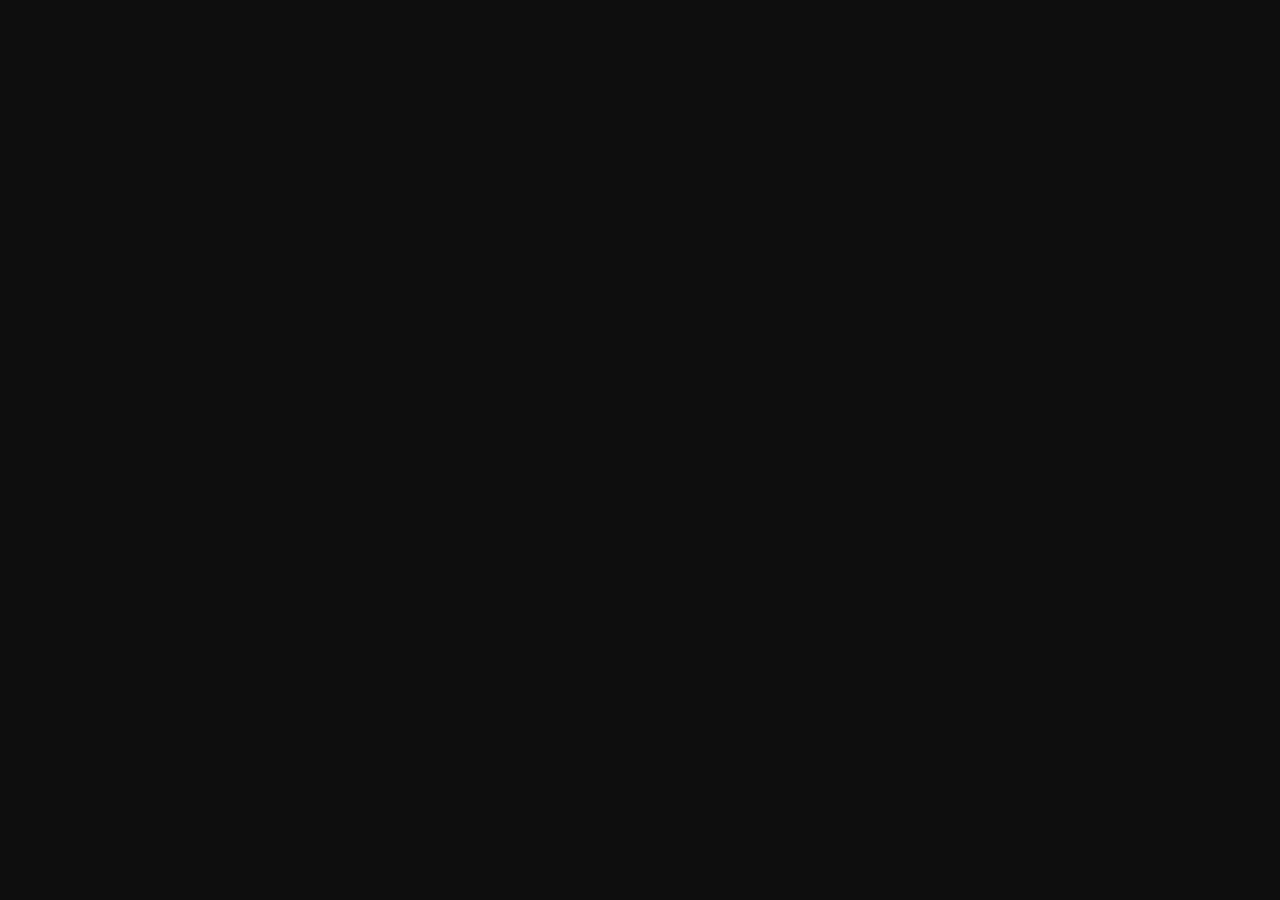
==== dashboard.html @ 677943cc "feat: agrega modal de registro, dashboard, navbar dinamica y pie de pagina" ====
<!DOCTYPE html>
<html lang="es">
<head>
  <meta charset="UTF-8"/>
  <meta name="viewport" content="width=device-width, initial-scale=1.0"/>
  <title>StyleUp – Mi Cuenta</title>
  <link href="https://cdn.jsdelivr.net/npm/bootstrap@5.3.3/dist/css/bootstrap.min.css" rel="stylesheet"/>
  <link href="https://cdn.jsdelivr.net/npm/bootstrap-icons@1.11.3/font/bootstrap-icons.min.css" rel="stylesheet"/>
  <link href="https://fonts.googleapis.com/css2?family=Playfair+Display:wght@700;900&family=DM+Sans:wght@300;400;500&display=swap" rel="stylesheet"/>
  <style>
    
    :root {
      --dorado:       #C9A84C;
      --dorado-claro: #e6c97a;
      --oscuro:       #0E0E0E;
      --oscuro2:      #161616;
      --oscuro3:      #1E1E1E;
      --medio:        #2A2A2A;
      --claro:        #F5F0E8;
      --gris:         #888;
    }
 
    * { box-sizing: border-box; margin: 0; padding: 0; }
 
    body {
      background: var(--oscuro);
      color: var(--claro);
      font-family: 'DM Sans', sans-serif;
      min-height: 100vh;
    }
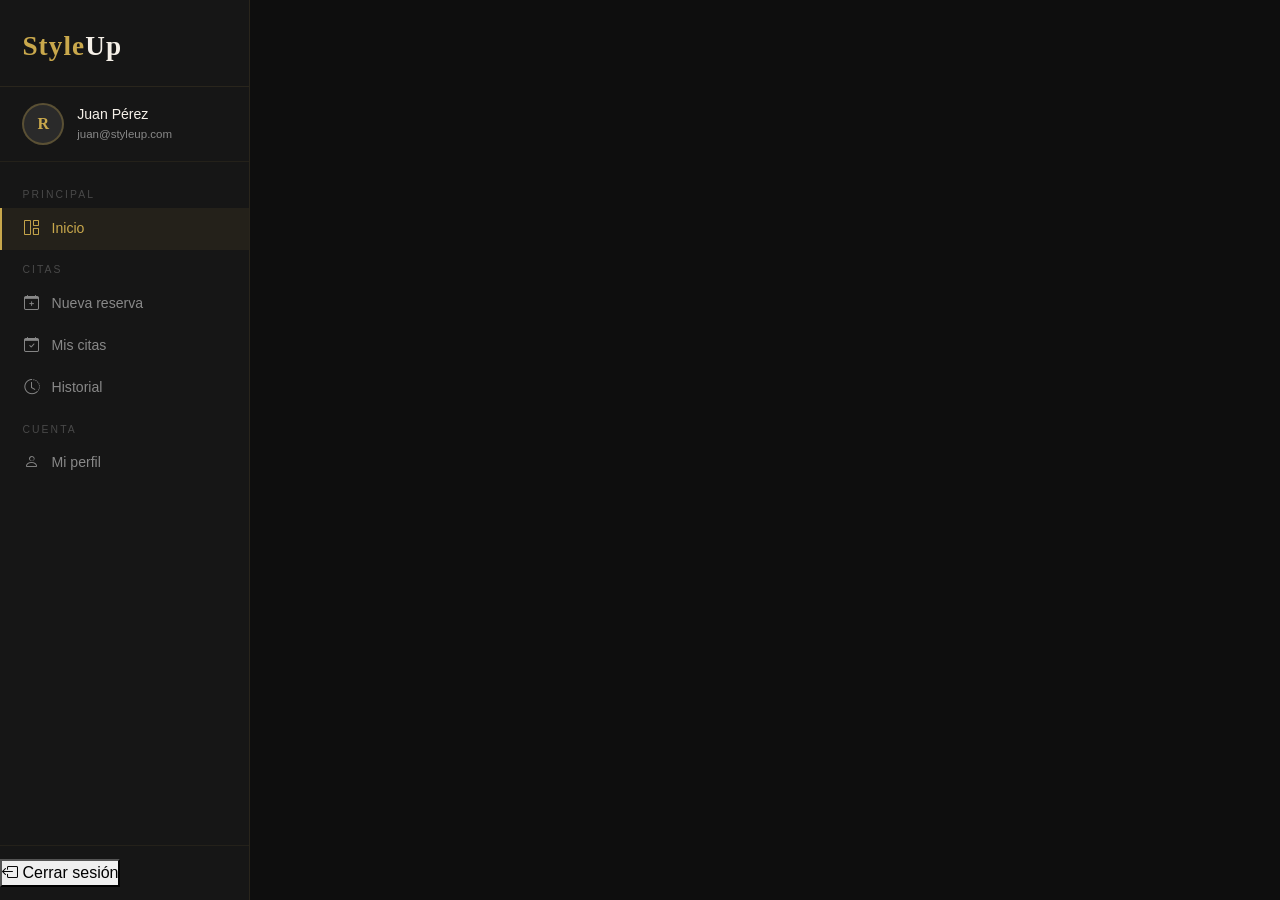
==== commit 95a3cfe5: "feat: crea estructura inicial del dashboard con sidebar y estilos base" ====
--- a/dashboard.html
+++ b/dashboard.html
@@ -7,24 +7,54 @@
   <link href="https://cdn.jsdelivr.net/npm/bootstrap@5.3.3/dist/css/bootstrap.min.css" rel="stylesheet"/>
   <link href="https://cdn.jsdelivr.net/npm/bootstrap-icons@1.11.3/font/bootstrap-icons.min.css" rel="stylesheet"/>
   <link href="https://fonts.googleapis.com/css2?family=Playfair+Display:wght@700;900&family=DM+Sans:wght@300;400;500&display=swap" rel="stylesheet"/>
-  <style>
-    
-    :root {
-      --dorado:       #C9A84C;
-      --dorado-claro: #e6c97a;
-      --oscuro:       #0E0E0E;
-      --oscuro2:      #161616;
-      --oscuro3:      #1E1E1E;
-      --medio:        #2A2A2A;
-      --claro:        #F5F0E8;
-      --gris:         #888;
-    }
+  <link rel="stylesheet" href="estilos.css"/>
+  <link rel="stylesheet" href="dashboard.css"/>
+</head>
+<body>
  
-    * { box-sizing: border-box; margin: 0; padding: 0; }
+<div class="overlay-sidebar" id="overlay" onclick="cerrarSidebar()"></div>
  
-    body {
-      background: var(--oscuro);
-      color: var(--claro);
-      font-family: 'DM Sans', sans-serif;
-      min-height: 100vh;
-    }+<!-- ══ SIDEBAR ══ -->
+<aside class="sidebar" id="sidebar">
+ 
+  <div class="sidebar-header">
+    <a class="navbar-brand" href="index.html">Style<span>Up</span></a>
+  </div>
+ 
+  <div class="sidebar-usuario">
+    <div class="avatar-barbero" style="width:42px;height:42px;font-size:1rem;margin:0;flex-shrink:0;" id="avatarSidebar">R</div>
+    <div style="overflow:hidden;">
+      <div style="font-size:.88rem;font-weight:500;color:var(--claro);white-space:nowrap;overflow:hidden;text-overflow:ellipsis;" id="nombreSidebar">Juan Pérez</div>
+      <div style="font-size:.72rem;color:var(--gris);white-space:nowrap;overflow:hidden;text-overflow:ellipsis;" id="emailSidebar">juan@styleup.com</div>
+    </div>
+  </div>
+ 
+  <nav class="sidebar-nav">
+    <div class="nav-seccion-label">Principal</div>
+    <div class="nav-item-dash activo" onclick="mostrarPanel('inicio')">
+      <i class="bi bi-grid-1x2"></i> Inicio
+    </div>
+ 
+    <div class="nav-seccion-label">Citas</div>
+    <div class="nav-item-dash" onclick="mostrarPanel('reservar')">
+      <i class="bi bi-calendar-plus"></i> Nueva reserva
+    </div>
+    <div class="nav-item-dash" onclick="mostrarPanel('miscitas')">
+      <i class="bi bi-calendar-check"></i> Mis citas
+    </div>
+    <div class="nav-item-dash" onclick="mostrarPanel('historial')">
+      <i class="bi bi-clock-history"></i> Historial
+    </div>
+ 
+    <div class="nav-seccion-label">Cuenta</div>
+    <div class="nav-item-dash" onclick="mostrarPanel('perfil')">
+      <i class="bi bi-person"></i> Mi perfil
+    </div>
+  </nav>
+ 
+  <div class="sidebar-footer">
+    <button class="btn-cerrar-sesion" onclick="cerrarSesion()">
+      <i class="bi bi-box-arrow-left"></i> Cerrar sesión
+    </button>
+  </div>
+</aside>
--- a/estilos.css
+++ b/estilos.css
@@ -0,0 +1,345 @@
+/* VARIABLES DE COLOR */
+:root {
+  --dorado:        #C9A84C;
+  --dorado-claro:  #e6c97a;
+  --oscuro:        #0E0E0E;
+  --oscuro2:       #161616;
+  --oscuro3:       #1E1E1E;
+  --medio:         #2A2A2A;
+  --claro:         #F5F0E8;
+  --gris:          #888;
+}
+
+/*  RESET BÁSICO  */
+* {
+  box-sizing: border-box;
+  margin: 0;
+  padding: 0;
+}
+
+body {
+  background: var(--oscuro);
+  color: var(--claro);
+  font-family: 'DM Sans', sans-serif;
+  overflow-x: hidden;
+}
+
+/*  NAVBAR */
+.navbar {
+  background: transparent;
+  padding: 1.4rem 0;
+  position: fixed;
+  top: 0;
+  width: 100%;
+  z-index: 100;
+  border-bottom: 1px solid rgba(201,168,76,.12);
+  backdrop-filter: blur(12px);
+  transition: background .3s;
+}
+.navbar.con-scroll { background: rgba(14,14,14,.95); }
+.navbar-brand {
+  font-family: 'Playfair Display', serif;
+  font-size: 1.7rem;
+  font-weight: 900;
+  color: var(--dorado) !important;
+  letter-spacing: .04em;
+  text-decoration: none;
+}
+.navbar-brand span { color: var(--claro); }
+.nav-link {
+  color: var(--gris) !important;
+  font-size: .85rem;
+  letter-spacing: .12em;
+  text-transform: uppercase;
+  transition: color .2s;
+  padding: .4rem 1rem !important;
+}
+.nav-link:hover { color: var(--dorado) !important; }
+.btn-nav {
+  background: transparent;
+  border: 1px solid var(--dorado);
+  color: var(--dorado) !important;
+  border-radius: 2px;
+  font-size: .8rem;
+  letter-spacing: .14em;
+  text-transform: uppercase;
+  padding: .45rem 1.3rem;
+  transition: background .2s, color .2s;
+}
+.btn-nav:hover { background: var(--dorado); color: var(--oscuro) !important; }
+
+/* HERO  */
+.hero {
+  min-height: 100vh;
+  display: flex;
+  align-items: center;
+  position: relative;
+  overflow: hidden;
+  padding-top: 80px;
+}
+.hero::after {
+  content: '';
+  position: absolute;
+  inset: 0;
+  background:
+    radial-gradient(ellipse 60% 70% at 70% 50%, rgba(201,168,76,.08) 0%, transparent 70%),
+    radial-gradient(ellipse 40% 50% at 10% 80%, rgba(201,168,76,.05) 0%, transparent 60%);
+  pointer-events: none;
+}
+.hero-lineas {
+  position: absolute;
+  right: 0; top: 0; bottom: 0;
+  width: 45%;
+  background: repeating-linear-gradient(90deg, transparent, transparent 48px, rgba(201,168,76,.04) 48px, rgba(201,168,76,.04) 49px);
+  pointer-events: none;
+}
+.hero-letra {
+  position: absolute;
+  right: 6%; bottom: 8%;
+  font-family: 'Playfair Display', serif;
+  font-size: clamp(8rem, 18vw, 18rem);
+  font-weight: 900;
+  line-height: 1;
+  color: rgba(201,168,76,.05);
+  user-select: none;
+  pointer-events: none;
+}
+.hero-etiqueta {
+  display: inline-flex;
+  align-items: center;
+  gap: .6rem;
+  font-size: .75rem;
+  letter-spacing: .22em;
+  text-transform: uppercase;
+  color: var(--dorado);
+  margin-bottom: 1.4rem;
+  opacity: 0;
+  animation: subirFadeIn .8s .2s ease forwards;
+}
+.hero-etiqueta::before { content: ''; display: block; width: 32px; height: 1px; background: var(--dorado); }
+.hero-titulo {
+  font-family: 'Playfair Display', serif;
+  font-size: clamp(3rem, 7vw, 6rem);
+  font-weight: 900;
+  line-height: 1.05;
+  color: var(--claro);
+  margin-bottom: 1.6rem;
+  opacity: 0;
+  animation: subirFadeIn .9s .35s ease forwards;
+}
+.hero-titulo .acento { color: var(--dorado); font-style: italic; }
+.hero-descripcion {
+  font-size: 1.05rem;
+  color: var(--gris);
+  max-width: 420px;
+  line-height: 1.75;
+  margin-bottom: 2.8rem;
+  opacity: 0;
+  animation: subirFadeIn .9s .5s ease forwards;
+}
+.hero-botones {
+  display: flex;
+  gap: 1rem;
+  flex-wrap: wrap;
+  opacity: 0;
+  animation: subirFadeIn .9s .65s ease forwards;
+}
+
+/* BOTONES */
+.btn-principal {
+  background: var(--dorado);
+  color: var(--oscuro);
+  border: none;
+  border-radius: 2px;
+  font-size: .85rem;
+  font-weight: 500;
+  letter-spacing: .12em;
+  text-transform: uppercase;
+  padding: .85rem 2rem;
+  text-decoration: none;
+  transition: background .2s, transform .15s;
+  display: inline-block;
+}
+.btn-principal:hover { background: var(--dorado-claro); color: var(--oscuro); transform: translateY(-2px); }
+.btn-contorno {
+  background: transparent;
+  color: var(--claro);
+  border: 1px solid rgba(245,240,232,.2);
+  border-radius: 2px;
+  font-size: .85rem;
+  letter-spacing: .12em;
+  text-transform: uppercase;
+  padding: .85rem 2rem;
+  text-decoration: none;
+  transition: border-color .2s, color .2s;
+  display: inline-block;
+}
+.btn-contorno:hover { border-color: var(--dorado); color: var(--dorado); }
+
+/* SECCIONES */
+.seccion { padding: 6rem 0; position: relative; z-index: 1; }
+.seccion-etiqueta {
+  display: inline-flex;
+  align-items: center;
+  gap: .5rem;
+  font-size: .72rem;
+  letter-spacing: .22em;
+  text-transform: uppercase;
+  color: var(--dorado);
+  margin-bottom: 1rem;
+}
+.seccion-etiqueta::before { content: ''; display: block; width: 24px; height: 1px; background: var(--dorado); }
+.seccion-titulo {
+  font-family: 'Playfair Display', serif;
+  font-size: clamp(2rem, 4vw, 3rem);
+  font-weight: 700;
+  color: var(--claro);
+  margin-bottom: 1rem;
+}
+.seccion-titulo .acento { color: var(--dorado); font-style: italic; }
+.seccion-subtitulo { color: var(--gris); font-size: .95rem; max-width: 440px; line-height: 1.7; }
+
+/* TARJETAS DE SERVICIO */
+.tarjeta-servicio {
+  background: var(--oscuro3);
+  border: 1px solid rgba(201,168,76,.1);
+  border-radius: 4px;
+  padding: 2rem 1.8rem;
+  transition: border-color .25s, transform .25s;
+  height: 100%;
+}
+.tarjeta-servicio:hover { border-color: var(--dorado); transform: translateY(-4px); }
+.tarjeta-servicio .icono { font-size: 1.8rem; color: var(--dorado); margin-bottom: 1.2rem; display: block; }
+.tarjeta-servicio h5 { font-family: 'Playfair Display', serif; font-size: 1.15rem; color: var(--claro); margin-bottom: .6rem; }
+.tarjeta-servicio p { font-size: .88rem; color: var(--gris); line-height: 1.65; margin: 0; }
+.tiempo-servicio {
+  display: inline-block;
+  margin-top: 1rem;
+  font-size: .72rem;
+  letter-spacing: .14em;
+  text-transform: uppercase;
+  color: var(--dorado);
+  opacity: .75;
+}
+
+/* TARJETAS DE BARBERO */
+.tarjeta-barbero { text-align: center; }
+.avatar-barbero {
+  width: 90px;
+  height: 90px;
+  border-radius: 50%;
+  background: var(--medio);
+  border: 2px solid rgba(201,168,76,.3);
+  display: flex;
+  align-items: center;
+  justify-content: center;
+  font-size: 2rem;
+  color: var(--dorado);
+  margin: 0 auto 1rem;
+  font-family: 'Playfair Display', serif;
+  font-weight: 700;
+}
+.tarjeta-barbero h6 { font-family: 'Playfair Display', serif; font-size: 1rem; color: var(--claro); margin-bottom: .2rem; }
+.tarjeta-barbero small { font-size: .75rem; letter-spacing: .1em; text-transform: uppercase; color: var(--dorado); }
+
+/* SEPARADOR DORADO */
+.separador-dorado {
+  width: 48px;
+  height: 2px;
+  background: var(--dorado);
+  margin: 1.2rem 0 2rem;
+}
+
+/* MODAL DE INICIO DE SESIÓN */
+.etiqueta-campo {
+  font-size: .75rem;
+  letter-spacing: .14em;
+  text-transform: uppercase;
+  color: var(--gris);
+  margin-bottom: .45rem;
+  display: block;
+}
+
+.campo-formulario {
+  background: var(--oscuro2);
+  border: 1px solid rgba(201,168,76,.18);
+  border-radius: 2px;
+  color: var(--claro);
+  padding: .7rem 1rem;
+  font-size: .9rem;
+  width: 100%;
+  transition: border-color .2s;
+  outline: none;
+}
+.modal-content {
+  background: var(--oscuro2);
+  border: 1px solid rgba(201,168,76,.2);
+  border-radius: 4px;
+  color: var(--claro);
+}
+.modal-header {
+  border-bottom: 1px solid rgba(201,168,76,.1);
+  padding: 1.5rem 1.8rem 1rem;
+}
+.modal-title {
+  font-family: 'Playfair Display', serif;
+  color: var(--dorado);
+}
+.btn-close {
+  filter: invert(1) brightness(.6);
+}
+.modal-body {
+  padding: 1.8rem;
+}
+
+/* PIE DE PÁGINA */
+footer {
+  background: var(--oscuro2);
+  border-top: 1px solid rgba(201,168,76,.1);
+  padding: 2.5rem 0 1.8rem;
+  position: relative;
+  z-index: 1;
+}
+footer .marca {
+  font-family: 'Playfair Display', serif;
+  font-size: 1.4rem;
+  font-weight: 900;
+  color: var(--dorado);
+}
+footer p {
+  font-size: .83rem;
+  color: var(--gris);
+  margin-top: .5rem;
+}
+footer .derechos {
+  font-size: .75rem;
+  color: rgba(136,136,136,.4);
+  text-align: center;
+  border-top: 1px solid rgba(201,168,76,.06);
+  padding-top: 1.2rem;
+  margin-top: 2rem;
+}
+
+/* ANIMACIONES */
+@keyframes subirFadeIn {
+  from { opacity: 0; transform: translateY(22px); }
+  to { opacity: 1; transform: translateY(0); }
+}
+
+/* RESPONSIVE */
+@media (max-width: 768px) {
+  .hero {
+    text-align: center;
+  }
+  .hero-descripcion {
+    margin-left: auto;
+    margin-right: auto;
+  }
+  .hero-botones {
+    justify-content: center;
+  }
+  .separador-dorado {
+    margin-left: auto;
+    margin-right: auto;
+  }
+}
--- a/dashboard.css
+++ b/dashboard.css
@@ -0,0 +1,48 @@
+
+.sidebar {
+    width: 250px;
+    background: var(--oscuro2);
+    border-right: 1px solid rgba(201,168,76,.1);
+    position: fixed;
+    top: 0; left: 0; bottom: 0;
+    display: flex;
+    flex-direction: column;
+    z-index: 50;
+    transition: transform .3s;
+}
+.sidebar-header {
+    padding: 1.6rem 1.4rem 1.2rem;
+    border-bottom: 1px solid rgba(201,168,76,.1);
+}
+.sidebar-usuario {
+    padding: 1rem 1.4rem;
+    border-bottom: 1px solid rgba(201,168,76,.08);
+    display: flex;
+    align-items: center;
+    gap: .8rem;
+}
+.sidebar-nav { flex: 1; padding: .8rem 0; overflow-y: auto; }
+.sidebar-footer { border-top: 1px solid rgba(201,168,76,.08); padding: .8rem 0; }
+
+.nav-seccion-label {
+    font-size: .65rem;
+    letter-spacing: .2em;
+    text-transform: uppercase;
+    color: rgba(136,136,136,.45);
+    padding: .8rem 1.4rem .3rem;
+}
+.nav-item-dash {
+    display: flex;
+    align-items: center;
+    gap: .7rem;
+    padding: .6rem 1.4rem;
+    font-size: .88rem;
+    color: var(--gris);
+    cursor: pointer;
+    transition: color .2s, background .2s;
+    border-left: 2px solid transparent;
+    user-select: none;
+}
+.nav-item-dash i { font-size: .95rem; width: 16px; flex-shrink: 0; }
+.nav-item-dash:hover { color: var(--claro); background: rgba(201,168,76,.05); }
+.nav-item-dash.activo { color: var(--dorado); background: rgba(201,168,76,.08); border-left-color: var(--dorado); }
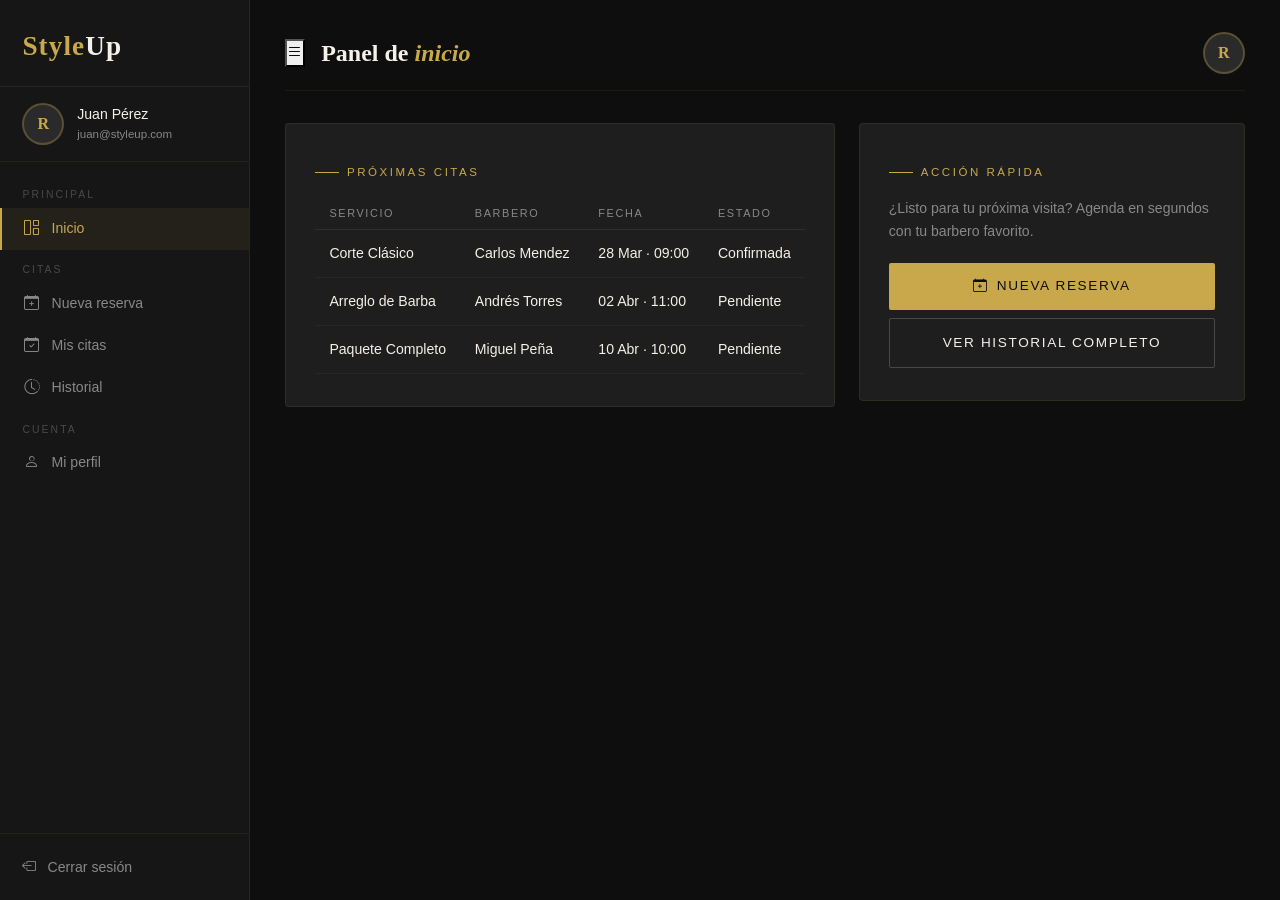
==== commit 9e666e20: "feat: agrega panel de inicio del dashboard" ====
--- a/dashboard.html
+++ b/dashboard.html
@@ -57,4 +57,68 @@
       <i class="bi bi-box-arrow-left"></i> Cerrar sesión
     </button>
   </div>
-</aside>+</aside>
+
+<!-- ══ CONTENIDO PRINCIPAL ══ -->
+<main class="main-content">
+ 
+  <!-- Topbar -->
+  <div class="topbar">
+    <div class="d-flex align-items-center gap-3">
+      <button class="btn-menu-movil" onclick="abrirSidebar()"><i class="bi bi-list"></i></button>
+      <div>
+        <div style="font-family:'Playfair Display',serif;font-size:1.5rem;font-weight:700;color:var(--claro);" id="tituloPagina">
+          Panel de <span style="color:var(--dorado);font-style:italic;">inicio</span>
+        </div>
+        <div style="font-size:.78rem;color:var(--gris);" id="fechaTopbar"></div>
+      </div>
+    </div>
+    <div class="avatar-barbero" style="width:42px;height:42px;font-size:1rem;margin:0;cursor:pointer;" onclick="mostrarPanel('perfil')" id="avatarTopbar">R</div>
+  </div>
+ 
+  <!-- ── PANEL: INICIO ── -->
+  <div class="panel activo" id="panel-inicio">
+ 
+    
+ 
+    <div class="row g-4">
+      <div class="col-lg-7">
+        <div class="tarjeta-servicio" style="height:auto;">
+          <div class="seccion-etiqueta">Próximas citas</div>
+          <table class="tabla-citas">
+            <thead>
+              <tr><th>Servicio</th><th>Barbero</th><th>Fecha</th><th>Estado</th></tr>
+            </thead>
+            <tbody>
+              <tr>
+                <td>Corte Clásico</td><td>Carlos Mendez</td><td>28 Mar · 09:00</td>
+                <td><span class="badge-estado badge-confirmada">Confirmada</span></td>
+              </tr>
+              <tr>
+                <td>Arreglo de Barba</td><td>Andrés Torres</td><td>02 Abr · 11:00</td>
+                <td><span class="badge-estado badge-pendiente">Pendiente</span></td>
+              </tr>
+              <tr>
+                <td>Paquete Completo</td><td>Miguel Peña</td><td>10 Abr · 10:00</td>
+                <td><span class="badge-estado badge-pendiente">Pendiente</span></td>
+              </tr>
+            </tbody>
+          </table>
+        </div>
+      </div>
+      <div class="col-lg-5">
+        <div class="tarjeta-servicio" style="height:auto;">
+          <div class="seccion-etiqueta">Acción rápida</div>
+          <p style="font-size:.88rem;color:var(--gris);line-height:1.65;margin-bottom:1.2rem;">
+            ¿Listo para tu próxima visita? Agenda en segundos con tu barbero favorito.
+          </p>
+          <button class="btn-principal w-100 mb-2" onclick="mostrarPanel('reservar')">
+            <i class="bi bi-calendar-plus me-2"></i>Nueva reserva
+          </button>
+          <button class="btn-contorno w-100" onclick="mostrarPanel('historial')">
+            Ver historial completo
+          </button>
+        </div>
+      </div>
+    </div>
+  </div>
--- a/dashboard.css
+++ b/dashboard.css
@@ -46,3 +46,49 @@
 .nav-item-dash i { font-size: .95rem; width: 16px; flex-shrink: 0; }
 .nav-item-dash:hover { color: var(--claro); background: rgba(201,168,76,.05); }
 .nav-item-dash.activo { color: var(--dorado); background: rgba(201,168,76,.08); border-left-color: var(--dorado); }
+.main-content { margin-left: 250px; min-height: 100vh; padding: 2rem 2.2rem; }
+
+.topbar {
+    display: flex;
+    align-items: center;
+    justify-content: space-between;
+    margin-bottom: 2rem;
+    padding-bottom: 1rem;
+    border-bottom: 1px solid rgba(201,168,76,.08);
+}
+
+.panel { display: none; animation: subirFadeIn .4s ease forwards; }
+.panel.activo { display: block; }
+
+.tabla-citas { width: 100%; border-collapse: collapse; font-size: .88rem; }
+.tabla-citas thead th {
+    font-size: .68rem;
+    letter-spacing: .15em;
+    text-transform: uppercase;
+    color: var(--gris);
+    padding: .5rem .9rem;
+    border-bottom: 1px solid rgba(201,168,76,.12);
+    font-weight: 400;
+    text-align: left;
+}
+.tabla-citas tbody tr {
+    border-bottom: 1px solid rgba(255,255,255,.04);
+    transition: background .15s;
+}
+.tabla-citas tbody tr:hover { background: rgba(201,168,76,.04); }
+.tabla-citas tbody td { padding: .8rem .9rem; color: var(--claro); vertical-align: middle; }
+
+.btn-cerrar-sesion {
+    display: flex;
+    align-items: center;
+    gap: .7rem;
+    padding: .6rem 1.4rem;
+    font-size: .88rem;
+    color: var(--gris);
+    cursor: pointer;
+    transition: color .2s;
+    width: 100%;
+    background: none;
+    border: none;
+    font-family: 'DM Sans', sans-serif;
+}
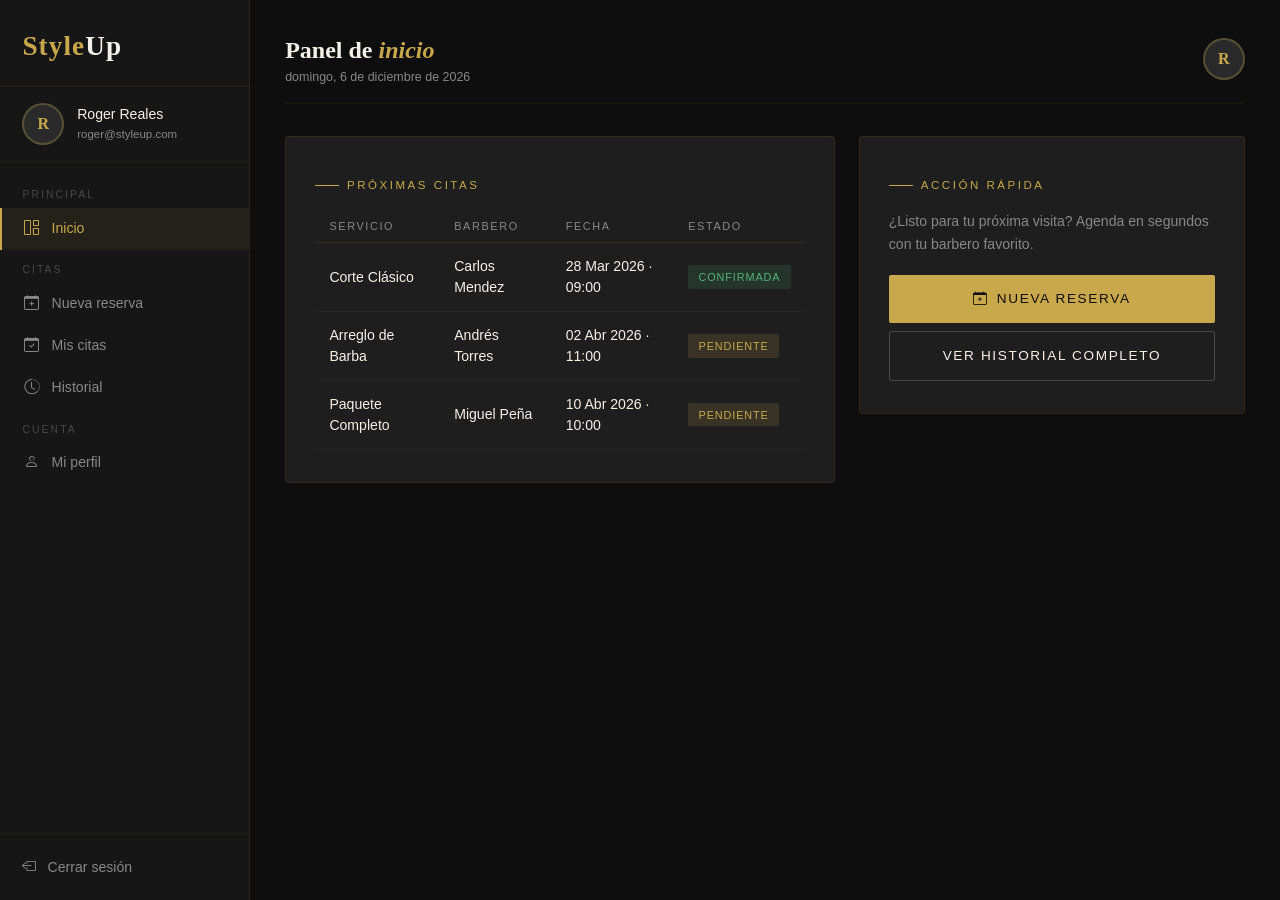
==== commit fd345c53: "feat: agrega perfil,historial,variables y funciones" ====
--- a/dashboard.html
+++ b/dashboard.html
@@ -11,30 +11,31 @@
   <link rel="stylesheet" href="dashboard.css"/>
 </head>
 <body>
- 
+
 <div class="overlay-sidebar" id="overlay" onclick="cerrarSidebar()"></div>
- 
+
 <!-- ══ SIDEBAR ══ -->
 <aside class="sidebar" id="sidebar">
- 
+
   <div class="sidebar-header">
     <a class="navbar-brand" href="index.html">Style<span>Up</span></a>
   </div>
- 
+
   <div class="sidebar-usuario">
-    <div class="avatar-barbero" style="width:42px;height:42px;font-size:1rem;margin:0;flex-shrink:0;" id="avatarSidebar">R</div>
+    <!-- Inicial y datos del usuario se inyectan desde usuarioActual en script.js -->
+    <div class="avatar-barbero" style="width:42px;height:42px;font-size:1rem;margin:0;flex-shrink:0;" id="avatarSidebar"></div>
     <div style="overflow:hidden;">
-      <div style="font-size:.88rem;font-weight:500;color:var(--claro);white-space:nowrap;overflow:hidden;text-overflow:ellipsis;" id="nombreSidebar">Juan Pérez</div>
-      <div style="font-size:.72rem;color:var(--gris);white-space:nowrap;overflow:hidden;text-overflow:ellipsis;" id="emailSidebar">juan@styleup.com</div>
-    </div>
-  </div>
- 
+      <div style="font-size:.88rem;font-weight:500;color:var(--claro);white-space:nowrap;overflow:hidden;text-overflow:ellipsis;" id="nombreSidebar"></div>
+      <div style="font-size:.72rem;color:var(--gris);white-space:nowrap;overflow:hidden;text-overflow:ellipsis;" id="emailSidebar"></div>
+    </div>
+  </div>
+
   <nav class="sidebar-nav">
     <div class="nav-seccion-label">Principal</div>
     <div class="nav-item-dash activo" onclick="mostrarPanel('inicio')">
       <i class="bi bi-grid-1x2"></i> Inicio
     </div>
- 
+
     <div class="nav-seccion-label">Citas</div>
     <div class="nav-item-dash" onclick="mostrarPanel('reservar')">
       <i class="bi bi-calendar-plus"></i> Nueva reserva
@@ -45,13 +46,13 @@
     <div class="nav-item-dash" onclick="mostrarPanel('historial')">
       <i class="bi bi-clock-history"></i> Historial
     </div>
- 
+
     <div class="nav-seccion-label">Cuenta</div>
     <div class="nav-item-dash" onclick="mostrarPanel('perfil')">
       <i class="bi bi-person"></i> Mi perfil
     </div>
   </nav>
- 
+
   <div class="sidebar-footer">
     <button class="btn-cerrar-sesion" onclick="cerrarSesion()">
       <i class="bi bi-box-arrow-left"></i> Cerrar sesión
@@ -61,7 +62,7 @@
 
 <!-- ══ CONTENIDO PRINCIPAL ══ -->
 <main class="main-content">
- 
+
   <!-- Topbar -->
   <div class="topbar">
     <div class="d-flex align-items-center gap-3">
@@ -70,17 +71,16 @@
         <div style="font-family:'Playfair Display',serif;font-size:1.5rem;font-weight:700;color:var(--claro);" id="tituloPagina">
           Panel de <span style="color:var(--dorado);font-style:italic;">inicio</span>
         </div>
+        <!-- Fecha inyectada dinámicamente desde renderizarFecha() -->
         <div style="font-size:.78rem;color:var(--gris);" id="fechaTopbar"></div>
       </div>
     </div>
-    <div class="avatar-barbero" style="width:42px;height:42px;font-size:1rem;margin:0;cursor:pointer;" onclick="mostrarPanel('perfil')" id="avatarTopbar">R</div>
-  </div>
- 
+    <!-- Inicial del avatar inyectada desde usuarioActual -->
+    <div class="avatar-barbero" style="width:42px;height:42px;font-size:1rem;margin:0;cursor:pointer;" onclick="mostrarPanel('perfil')" id="avatarTopbar"></div>
+  </div>
+
   <!-- ── PANEL: INICIO ── -->
   <div class="panel activo" id="panel-inicio">
- 
-    
- 
     <div class="row g-4">
       <div class="col-lg-7">
         <div class="tarjeta-servicio" style="height:auto;">
@@ -89,20 +89,8 @@
             <thead>
               <tr><th>Servicio</th><th>Barbero</th><th>Fecha</th><th>Estado</th></tr>
             </thead>
-            <tbody>
-              <tr>
-                <td>Corte Clásico</td><td>Carlos Mendez</td><td>28 Mar · 09:00</td>
-                <td><span class="badge-estado badge-confirmada">Confirmada</span></td>
-              </tr>
-              <tr>
-                <td>Arreglo de Barba</td><td>Andrés Torres</td><td>02 Abr · 11:00</td>
-                <td><span class="badge-estado badge-pendiente">Pendiente</span></td>
-              </tr>
-              <tr>
-                <td>Paquete Completo</td><td>Miguel Peña</td><td>10 Abr · 10:00</td>
-                <td><span class="badge-estado badge-pendiente">Pendiente</span></td>
-              </tr>
-            </tbody>
+            <!-- Filas generadas desde el array citasProximas en script.js -->
+            <tbody id="tbodyCitasProximas"></tbody>
           </table>
         </div>
       </div>
@@ -121,4 +109,218 @@
         </div>
       </div>
     </div>
-  </div>+  </div>
+
+  <!-- ── PANEL: NUEVA RESERVA ── -->
+  <div class="panel" id="panel-reservar">
+    <div class="row g-4">
+      <div class="col-lg-4">
+        <div class="seccion-etiqueta">Agenda fácil</div>
+        <h2 class="seccion-titulo">Reserva tu <span class="acento">cita</span></h2>
+        <div class="separador-dorado"></div>
+        <p class="seccion-subtitulo">Selecciona tu barbero, servicio, fecha y hora. Confirma al instante.</p>
+        <div class="d-flex flex-column gap-2 mt-3">
+          <div style="display:flex;align-items:center;gap:.6rem;">
+            <i class="bi bi-check-circle-fill" style="color:var(--dorado);"></i>
+            <span style="font-size:.85rem;color:var(--gris);">Confirmación inmediata</span>
+          </div>
+          <div style="display:flex;align-items:center;gap:.6rem;">
+            <i class="bi bi-check-circle-fill" style="color:var(--dorado);"></i>
+            <span style="font-size:.85rem;color:var(--gris);">Cancelación sin costo</span>
+          </div>
+          <div style="display:flex;align-items:center;gap:.6rem;">
+            <i class="bi bi-check-circle-fill" style="color:var(--dorado);"></i>
+            <span style="font-size:.85rem;color:var(--gris);">Historial de citas</span>
+          </div>
+        </div>
+      </div>
+
+      <div class="col-lg-8">
+        <div class="tarjeta-servicio" style="height:auto;">
+          <h5 style="font-family:'Playfair Display',serif;color:var(--claro);margin-bottom:1.4rem;">Nueva reservación</h5>
+          <div class="row g-3">
+            <div class="col-md-6">
+              <label class="etiqueta-campo">Barbero</label>
+              <!-- Opciones generadas desde el array barberos en script.js -->
+              <select class="campo-formulario" id="selBarbero"></select>
+            </div>
+            <div class="col-md-6">
+              <label class="etiqueta-campo">Especialidad</label>
+              <!-- Opciones generadas desde el array servicios en script.js -->
+              <select class="campo-formulario" id="selEspecialidad"></select>
+            </div>
+            <div class="col-md-6">
+              <label class="etiqueta-campo">Fecha</label>
+              <input type="date" class="campo-formulario" id="selFecha"/>
+            </div>
+            <div class="col-md-6">
+              <label class="etiqueta-campo">Hora</label>
+              <!-- Opciones generadas desde el array horasDisponibles en script.js -->
+              <select class="campo-formulario" id="selHora"></select>
+            </div>
+
+            <!-- IMAGEN DE REFERENCIA -->
+            <div class="col-12">
+              <label class="etiqueta-campo">Imagen de referencia (opcional)</label>
+              <input
+                type="file"
+                id="inputImagen"
+                accept=".jpg,.jpeg,.png,.webp"
+                style="display:none;"
+                onchange="cargarImagen(event)"
+              />
+              <div
+                id="zonaImagen"
+                onclick="document.getElementById('inputImagen').click()"
+                style="border:1px dashed rgba(201,168,76,.35);border-radius:3px;padding:1.4rem;text-align:center;cursor:pointer;transition:border-color .2s,background .2s;background:var(--oscuro2);"
+                onmouseover="this.style.borderColor='var(--dorado)';this.style.background='rgba(201,168,76,.05)'"
+                onmouseout="this.style.borderColor='rgba(201,168,76,.35)';this.style.background='var(--oscuro2)'"
+              >
+                <div id="zonaPlaceholder">
+                  <i class="bi bi-image" style="font-size:1.8rem;color:rgba(201,168,76,.4);display:block;margin-bottom:.5rem;"></i>
+                  <span style="font-size:.82rem;color:var(--gris);">Haz clic para subir una imagen de referencia</span><br/>
+                  <span style="font-size:.72rem;color:rgba(136,136,136,.5);letter-spacing:.08em;">JPG · JPEG · PNG · WEBP</span>
+                </div>
+                <div id="zonaPreview" style="display:none;">
+                  <img id="previewImg" style="max-height:140px;max-width:100%;border-radius:3px;object-fit:cover;" alt="Referencia de corte"/>
+                  <div style="margin-top:.6rem;font-size:.78rem;color:var(--dorado);" id="nombreArchivo"></div>
+                  <button class="btn-nav" style="margin-top:.5rem;font-size:.7rem;padding:.25rem .7rem;" onclick="eliminarImagen(event)">
+                    <i class="bi bi-x me-1"></i>Quitar imagen
+                  </button>
+                </div>
+              </div>
+              <div id="errorImagen" style="display:none;margin-top:.4rem;font-size:.78rem;color:#dc5050;">
+                <i class="bi bi-exclamation-circle me-1"></i>Solo se permiten imágenes JPG, JPEG, PNG o WEBP.
+              </div>
+            </div>
+
+            <div class="col-12 mt-1">
+              <button class="btn-principal" onclick="confirmarCita()">
+                <i class="bi bi-calendar2-check me-2"></i>Confirmar cita
+              </button>
+            </div>
+          </div>
+
+          <div id="alertaReserva" style="display:none;margin-top:1rem;background:rgba(80,180,120,.1);border:1px solid rgba(80,180,120,.25);border-radius:3px;color:#50b478;padding:.75rem 1rem;font-size:.88rem;">
+            <i class="bi bi-check-circle me-2"></i>¡Cita reservada con éxito! Te esperamos.
+          </div>
+        </div>
+      </div>
+    </div>
+  </div>
+
+  <!-- ── PANEL: MIS CITAS ── -->
+  <div class="panel" id="panel-miscitas">
+    <div class="tarjeta-servicio" style="height:auto;">
+      <div class="d-flex justify-content-between align-items-center mb-3">
+        <div class="seccion-etiqueta" style="margin:0;">Citas programadas</div>
+        <button class="btn-nav" onclick="mostrarPanel('reservar')">
+          <i class="bi bi-plus me-1"></i>Nueva cita
+        </button>
+      </div>
+      <table class="tabla-citas">
+        <thead>
+          <tr><th>Servicio</th><th>Barbero</th><th>Fecha</th><th>Hora</th><th>Estado</th><th></th></tr>
+        </thead>
+        <!-- Filas generadas desde el array citasProximas en script.js -->
+        <tbody id="tbodyMisCitas"></tbody>
+      </table>
+    </div>
+  </div>
+
+  <!-- ── PANEL: HISTORIAL ── -->
+  <div class="panel" id="panel-historial">
+    <div class="tarjeta-servicio" style="height:auto;">
+      <div class="seccion-etiqueta">Historial completo</div>
+      <table class="tabla-citas">
+        <thead>
+          <tr><th>Servicio</th><th>Barbero</th><th>Fecha</th><th>Estado</th></tr>
+        </thead>
+        <!-- Filas generadas desde el array historialCitas en script.js -->
+        <tbody id="tbodyHistorial"></tbody>
+      </table>
+    </div>
+  </div>
+
+  <!-- ── PANEL: PERFIL ── -->
+  <div class="panel" id="panel-perfil">
+    <div class="row g-4">
+
+      <div class="col-lg-4">
+        <div class="tarjeta-servicio text-center" style="height:auto;">
+          <!-- Datos inyectados desde usuarioActual en script.js -->
+          <div class="avatar-barbero mx-auto mb-3" style="width:80px;height:80px;font-size:2rem;" id="avatarPerfil"></div>
+          <h5 style="font-family:'Playfair Display',serif;color:var(--claro);" id="nombrePerfil"></h5>
+          <p style="font-size:.78rem;color:var(--gris);margin-top:.3rem;" id="emailPerfil"></p>
+          <div style="margin-top:1rem;padding-top:1rem;border-top:1px solid rgba(201,168,76,.08);">
+            <span class="tiempo-servicio d-block mb-1">Miembro desde</span>
+            <span style="color:var(--dorado);font-size:.9rem;" id="miembroPerfil"></span>
+          </div>
+          <div style="margin-top:.8rem;padding-top:.8rem;border-top:1px solid rgba(201,168,76,.08);">
+            <span class="tiempo-servicio d-block mb-1">Visitas totales</span>
+            <span style="font-family:'Playfair Display',serif;font-size:1.6rem;color:var(--claro);" id="visitasPerfil"></span>
+          </div>
+        </div>
+      </div>
+
+      <div class="col-lg-8">
+        <div class="tarjeta-servicio" style="height:auto;">
+          <div class="seccion-etiqueta">Información personal</div>
+          <div class="row g-3">
+            <div class="col-md-6">
+              <label class="etiqueta-campo">Nombre completo</label>
+              <!-- Valor inyectado desde usuarioActual en script.js -->
+              <input type="text" class="campo-formulario" id="inputNombre"/>
+            </div>
+            <div class="col-md-6">
+              <label class="etiqueta-campo">Teléfono</label>
+              <input type="text" class="campo-formulario" id="inputTelefono" placeholder="+57 300 000 0000"/>
+            </div>
+            <div class="col-md-6">
+              <label class="etiqueta-campo">Correo electrónico</label>
+              <input type="email" class="campo-formulario" id="inputEmail"/>
+            </div>
+            <div class="col-md-6">
+              <label class="etiqueta-campo">Cédula</label>
+              <input type="text" class="campo-formulario" id="inputCedula" placeholder="Número de cédula"/>
+            </div>
+            <div class="col-12 mt-1">
+              <button class="btn-principal" onclick="guardarPerfil()">
+                <i class="bi bi-check2 me-2"></i>Guardar cambios
+              </button>
+            </div>
+          </div>
+          <div id="alertaPerfil" style="display:none;margin-top:1rem;background:rgba(80,180,120,.1);border:1px solid rgba(80,180,120,.25);border-radius:3px;color:#50b478;padding:.75rem 1rem;font-size:.88rem;">
+            <i class="bi bi-check-circle me-2"></i>Perfil actualizado correctamente.
+          </div>
+        </div>
+
+        <div class="tarjeta-servicio mt-3" style="height:auto;">
+          <div class="seccion-etiqueta">Cambiar contraseña</div>
+          <div class="row g-3">
+            <div class="col-md-6">
+              <label class="etiqueta-campo">Contraseña actual</label>
+              <input type="password" class="campo-formulario" placeholder="••••••••"/>
+            </div>
+            <div class="col-md-6">
+              <label class="etiqueta-campo">Nueva contraseña</label>
+              <input type="password" class="campo-formulario" placeholder="••••••••"/>
+            </div>
+            <div class="col-12 mt-1">
+              <button class="btn-nav">
+                <i class="bi bi-shield-lock me-2"></i>Actualizar contraseña
+              </button>
+            </div>
+          </div>
+        </div>
+      </div>
+
+    </div>
+  </div>
+
+</main>
+
+<script src="https://cdn.jsdelivr.net/npm/bootstrap@5.3.3/dist/js/bootstrap.bundle.min.js"></script>
+<script src="script.js"></script>
+</body>
+</html>
--- a/dashboard.css
+++ b/dashboard.css
@@ -1,4 +1,3 @@
-
 .sidebar {
     width: 250px;
     background: var(--oscuro2);
@@ -46,6 +45,7 @@
 .nav-item-dash i { font-size: .95rem; width: 16px; flex-shrink: 0; }
 .nav-item-dash:hover { color: var(--claro); background: rgba(201,168,76,.05); }
 .nav-item-dash.activo { color: var(--dorado); background: rgba(201,168,76,.08); border-left-color: var(--dorado); }
+
 .main-content { margin-left: 250px; min-height: 100vh; padding: 2rem 2.2rem; }
 
 .topbar {
@@ -78,6 +78,19 @@
 .tabla-citas tbody tr:hover { background: rgba(201,168,76,.04); }
 .tabla-citas tbody td { padding: .8rem .9rem; color: var(--claro); vertical-align: middle; }
 
+.badge-estado {
+    display: inline-block;
+    font-size: .68rem;
+    letter-spacing: .08em;
+    text-transform: uppercase;
+    padding: .22rem .65rem;
+    border-radius: 2px;
+}
+.badge-pendiente  { background: rgba(201,168,76,.15); color: var(--dorado); }
+.badge-confirmada { background: rgba(80,180,120,.15);  color: #50b478; }
+.badge-completada { background: rgba(100,150,255,.15); color: #6496ff; }
+.badge-cancelada  { background: rgba(220,80,80,.15);   color: #dc5050; }
+
 .btn-cerrar-sesion {
     display: flex;
     align-items: center;
@@ -92,3 +105,32 @@
     border: none;
     font-family: 'DM Sans', sans-serif;
 }
+.btn-cerrar-sesion:hover { color: #e06060; }
+
+.overlay-sidebar {
+    display: none;
+    position: fixed;
+    inset: 0;
+    background: rgba(0,0,0,.6);
+    z-index: 40;
+}
+.overlay-sidebar.activo { display: block; }
+
+.btn-menu-movil {
+    display: none;
+    background: none;
+    border: none;
+    color: var(--claro);
+    font-size: 1.4rem;
+    cursor: pointer;
+}
+
+select.campo-formulario option { background: var(--oscuro2); }
+.campo-formulario:focus { border-color: var(--dorado); }
+
+@media (max-width: 900px) {
+    .sidebar { transform: translateX(-100%); }
+    .sidebar.abierto { transform: translateX(0); }
+    .main-content { margin-left: 0; padding: 1.2rem; }
+    .btn-menu-movil { display: block; }
+}
